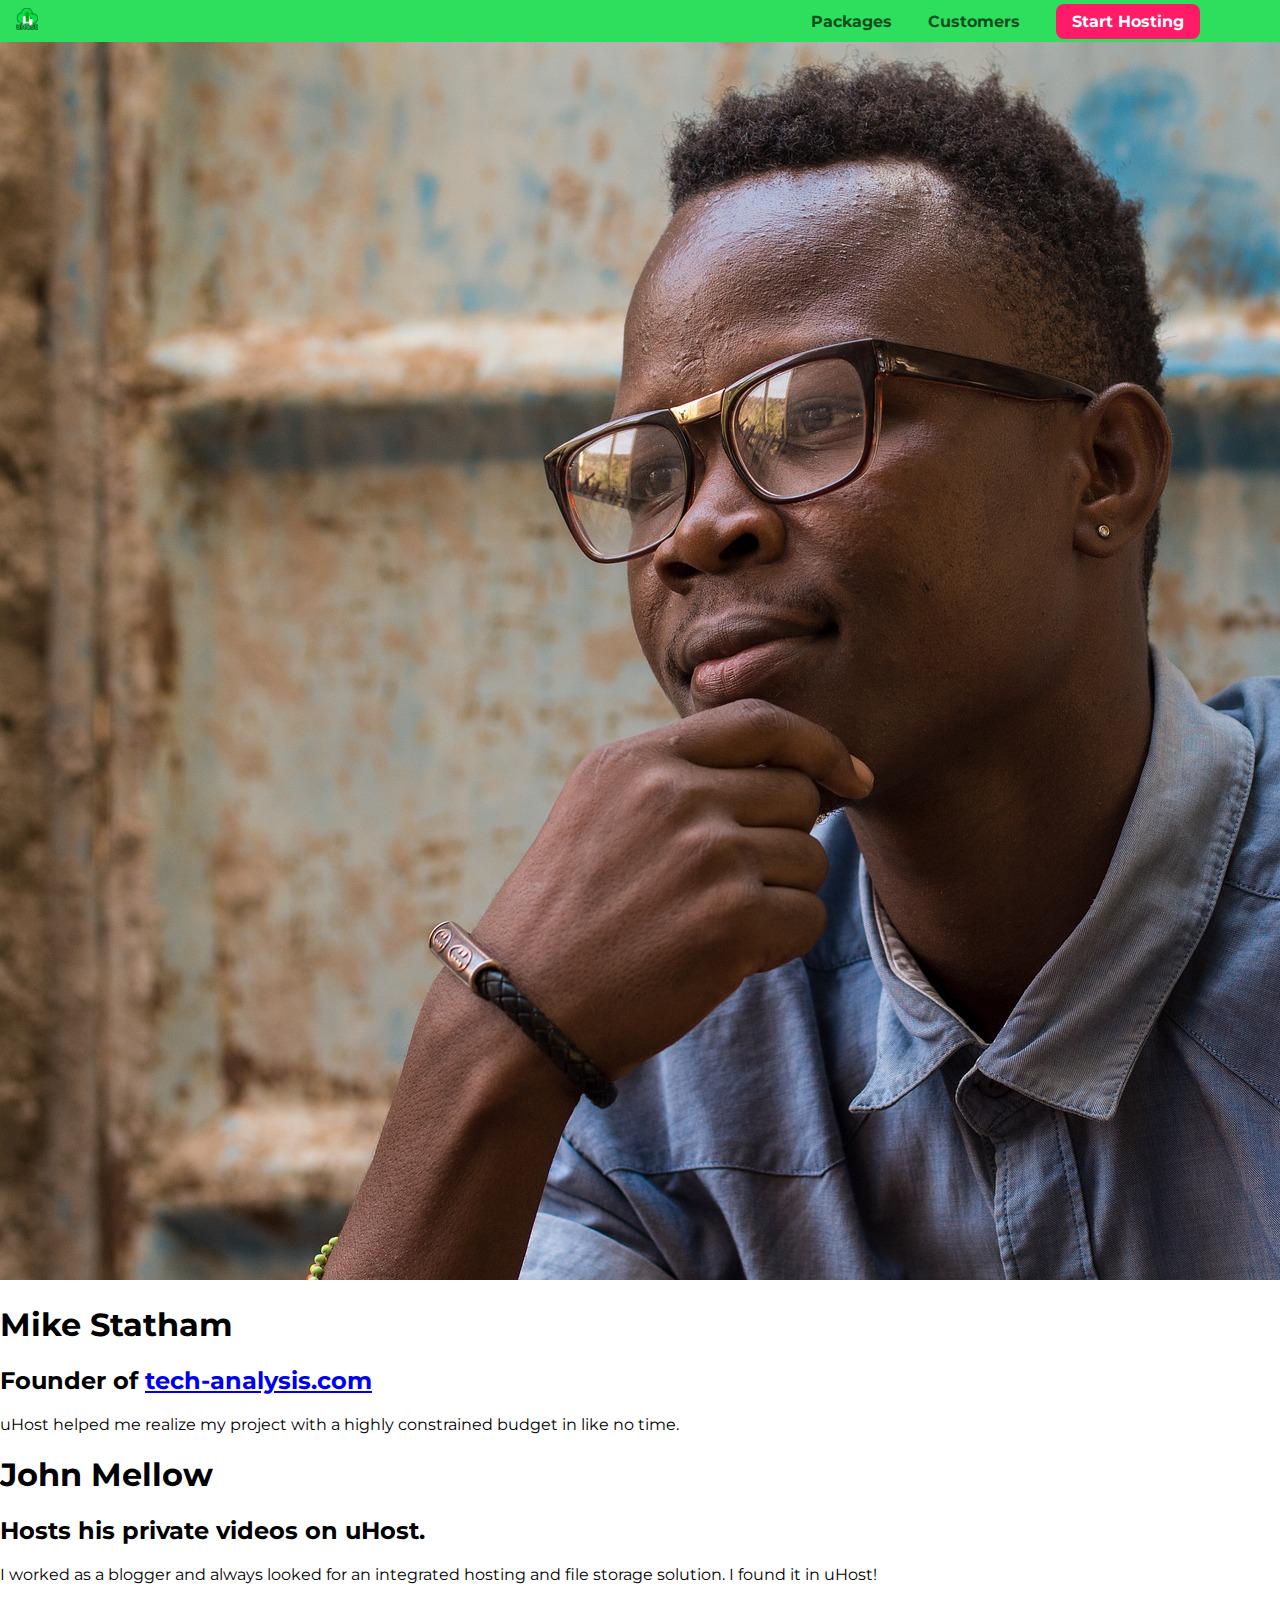
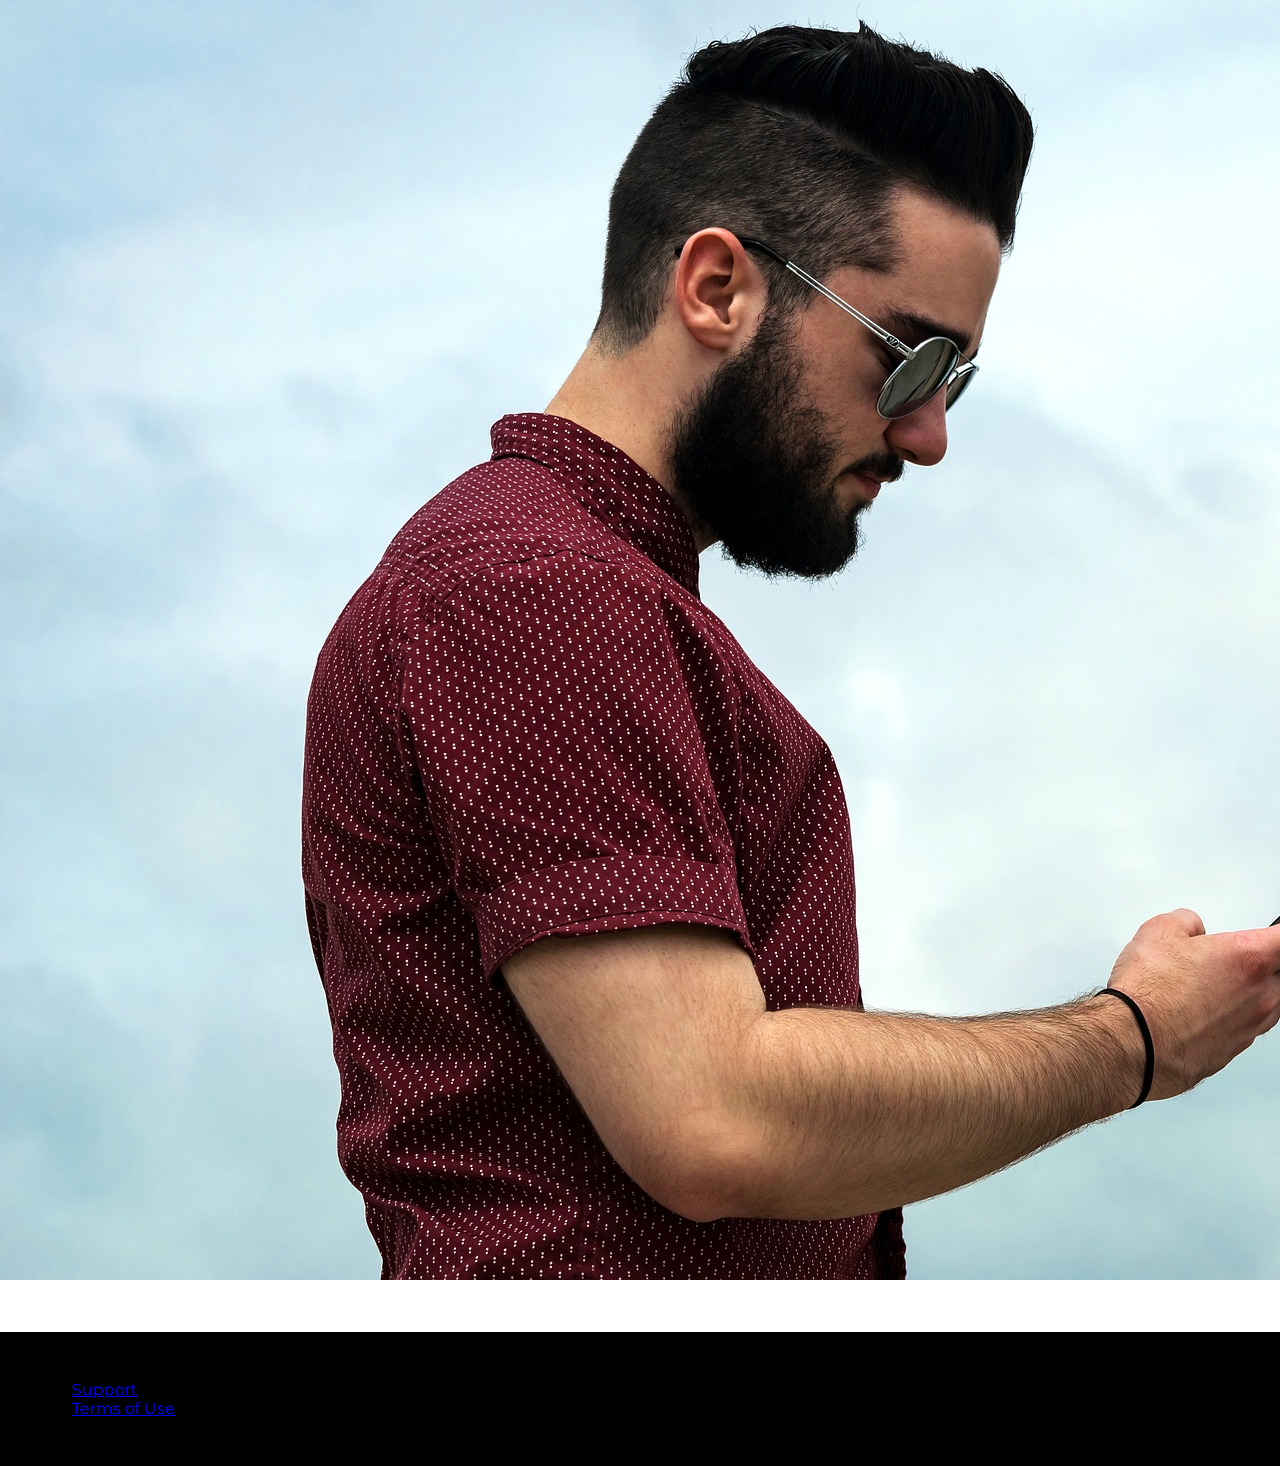
==== customers/index.html @ 701b6248 "added customers page" ====
<!DOCTYPE html>
<html lang="en">

<head>
    <meta charset="UTF-8">
    <meta name="viewport" content="width=device-width, initial-scale=1.0">
    <meta http-equiv="X-UA-Compatible" content="ie=edge">
    <title>uHost Customers</title>
    <link rel="shortcut icon" href="../favicon.png">
    <link href="https://fonts.googleapis.com/css?family=Anton|Montserrat:400,700" rel="stylesheet">
    <link rel="stylesheet" href="../shared.css">
    <link rel="stylesheet" href="customers.css">
</head>

<body>
    <header class="main-header">
        <div>
            <a href="../index.html" class="main-header__brand">
                <img src="../images/uhost-icon.png" alt="uhost - Your favorite hosting company">
            </a>
        </div>
        <nav class="main-nav">
            <ul class="main-nav__items">
                <li class="main-nav__item">
                    <a href="../packages/index.html">Packages</a>
                </li>
                <li class="main-nav__item">
                    <a href="index.html">Customers</a>
                </li>
                <li class="main-nav__item main-nav__item--cta">
                    <a href="start-hosting/index.html">Start Hosting</a>
                </li>
            </ul>
        </nav>
    </header>

    <main>
        <div>
            <div class="testimonial" id="customer-1">
                <div class="testimonial__image-container">
                    <img src="../images/customer-1.jpg" alt="Mike Statham - Customer" class="testimonial__image">
                </div>
                <div class="testimonial__info">
                    <h1 class="testimonial__name">Mike Statham</h1>
                    <h2 class="testimonial__subtitle">Founder of
                        <a href="tech-analysis.com">tech-analysis.com</a>
                    </h2>
                    <p class="testimonial__text">uHost helped me realize my project with a highly constrained budget in like no time.</p>
                </div>
            </div>
            <div class="testimonial" id="customer-2">

                <div class="testimonial__info">
                    <h1 class="testimonial__name">John Mellow</h1>
                    <h2 class="testimonial__subtitle">Hosts his private videos on uHost.
                    </h2>
                    <p class="testimonial__text">I worked as a blogger and always looked for an integrated hosting and file storage solution. I found
                        it in uHost!
                    </p>
                </div>
                <div class="testimonial__image-container">
                    <img src="../images/customer-2.jpg" alt="John Mellow - Customer" class="testimonial__image">
                </div>
            </div>
        </div>
    </main>
    <footer class="main-footer">
        <nav>
            <ul>
                <li>
                    <a href="#">Support</a>
                </li>
                <li>
                    <a href="#">Terms of Use</a>
                </li>
            </ul>
        </nav>
    </footer>
</body>

</html>
---- shared.css ----
* {
    box-sizing: border-box;
}

body {
    font-family: 'Montserrat', sans-serif;
    margin: 0;
}

.main-header {
    width: 100%;
    position: fixed;
    top: 0;
    left: 0;
    background: #2ddf5c;
    padding: 8px 16px;
    z-index: 1;
}

.main-header > div {
    display: inline-block;
    vertical-align: middle;
}

.main-header__brand {
    color: #0e4f1f;
    text-decoration: none;
    font-weight: bold;
    font-size: 22px;
    height: 22px;
    /* width: 20px;  */
    display: inline-block;
}

.main-header__brand img {
    height: 100%;
    /* width: 100%; */
}

.main-nav {
    display: inline-block;
    text-align: right;
    width: calc(100% - 74px);
    vertical-align: middle;
}

.main-nav__items {
    margin: 0;
    padding: 0;
    list-style: none;
}

.main-nav__item {
    display: inline-block;
    margin: 0 16px;
}

.main-nav__item a {
    text-decoration: none;
    color: #0e4f1f;
    font-weight: bold;
    padding: 3px 0;
}

.main-nav__item a:hover,
.main-nav__item a:active {
    color: white;
    border-bottom: 5px solid white;
}

.main-nav__item--cta a {
    color: white;
    background: #ff1b68;
    padding: 8px 16px;
    border-radius: 8px;
}

.main-nav__item--cta a:hover,
.main-nav__item--cta a:active {
    color: #ff1b68;
    background: white;
    border: none;
}

.main-footer {
    background: black;
    padding: 32px;
    margin-top: 48px;
}

.main-footer__links {
    list-style: none;
    margin: 0;
    padding: 0;
    text-align: center;
}

.main-footer__link {
    display: inline-block;
    margin: 0 16px;
}

.main-footer__link a {
    color: white;
    text-decoration: none;
}

.main-footer__link a:hover,
.main-footer__link a:active {
    color: #ccc;
}

.button {
    background: #0e4f1f;
    color: white;
    font: inherit;
    border: 1.5px solid #0e4f1f;
    padding: 8px;
    border-radius: 8px;
    font-weight: bold;
    cursor: pointer;
}

.button:hover,
.button:active {
    background: white;
    color: #0e4f1f;
}

.button:focus {
    outline: none;
}
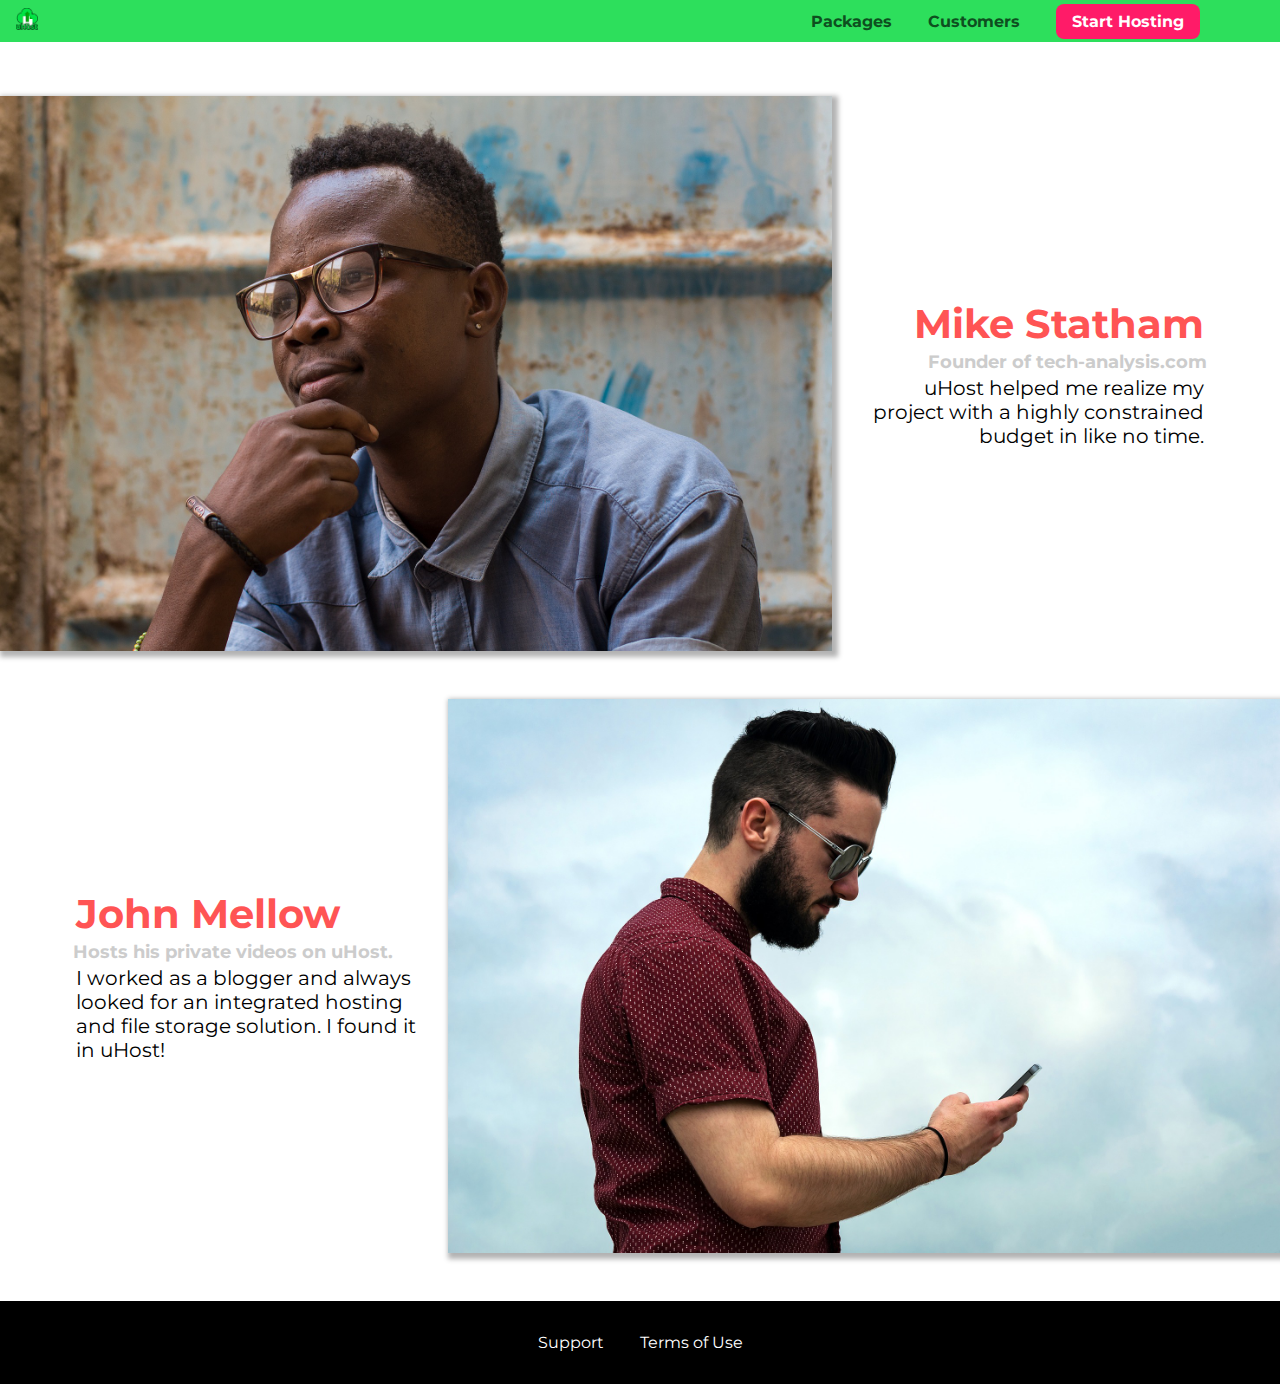
==== commit d1c58237: "modified customers" ====
--- a/customers/index.html
+++ b/customers/index.html
@@ -16,7 +16,7 @@
     <header class="main-header">
         <div>
             <a href="../index.html" class="main-header__brand">
-                <img src="../images/uhost-icon.png" alt="uhost - Your favorite hosting company">
+                <img src="../images/uhost-icon.png" alt="uHost - Your favorite hosting company">
             </a>
         </div>
         <nav class="main-nav">
@@ -33,7 +33,6 @@
             </ul>
         </nav>
     </header>
-
     <main>
         <div>
             <div class="testimonial" id="customer-1">
@@ -66,11 +65,11 @@
     </main>
     <footer class="main-footer">
         <nav>
-            <ul>
-                <li>
+            <ul class="main-footer__links">
+                <li class="main-footer__link">
                     <a href="#">Support</a>
                 </li>
-                <li>
+                <li class="main-footer__link">
                     <a href="#">Terms of Use</a>
                 </li>
             </ul>
--- a/shared.css
+++ b/shared.css
@@ -28,7 +28,7 @@
     font-weight: bold;
     font-size: 22px;
     height: 22px;
-    /* width: 20px;  */
+    /* width: 20px; */
     display: inline-block;
 }
 
--- a/customers/customers.css
+++ b/customers/customers.css
@@ -0,0 +1,68 @@
+.testimonial {
+    font-size: 20px;
+    margin: 48px 0;
+  }
+  
+  .testimonial__list {
+    width: 80%;
+    margin: auto;
+  }
+  
+  .testimonial:first-of-type {
+    margin-top: 96px;
+  }
+
+  .testimonial__image-container {
+    width: 65%;
+    display: inline-block;
+    vertical-align: middle;
+    box-shadow: 3px 3px 5px 3px rgba(0,0,0,0.3);
+  }
+
+  .testimonial__image {
+    width: 100%;
+    vertical-align: top;
+  }
+  
+  .testimonial__info {
+    text-align: right;
+    padding: 14px;
+    display: inline-block;
+    vertical-align: middle;
+    width: 30%;
+  }
+  
+  #customer-2.testimonial {
+    text-align: right;
+  }
+  
+  #customer-2 .testimonial__info {
+    text-align: left;
+  }
+  
+  .testimonial__name {
+    margin: 3px;
+    color: #ff5454;
+  }
+  
+  .testimonial__subtitle {
+    margin: 0;
+    font-size: 18px;
+    color: #ccc;
+  }
+  
+  .testimonial__subtitle a {
+    color: inherit;
+    text-decoration: none;
+  }
+  
+  .testimonial__subtitle a:hover,
+  .testimonial__subtitle a:active {
+    color: #7a7a7a;
+  }
+  
+  .testimonial__text {
+    margin: 3px;
+  }
+  
+  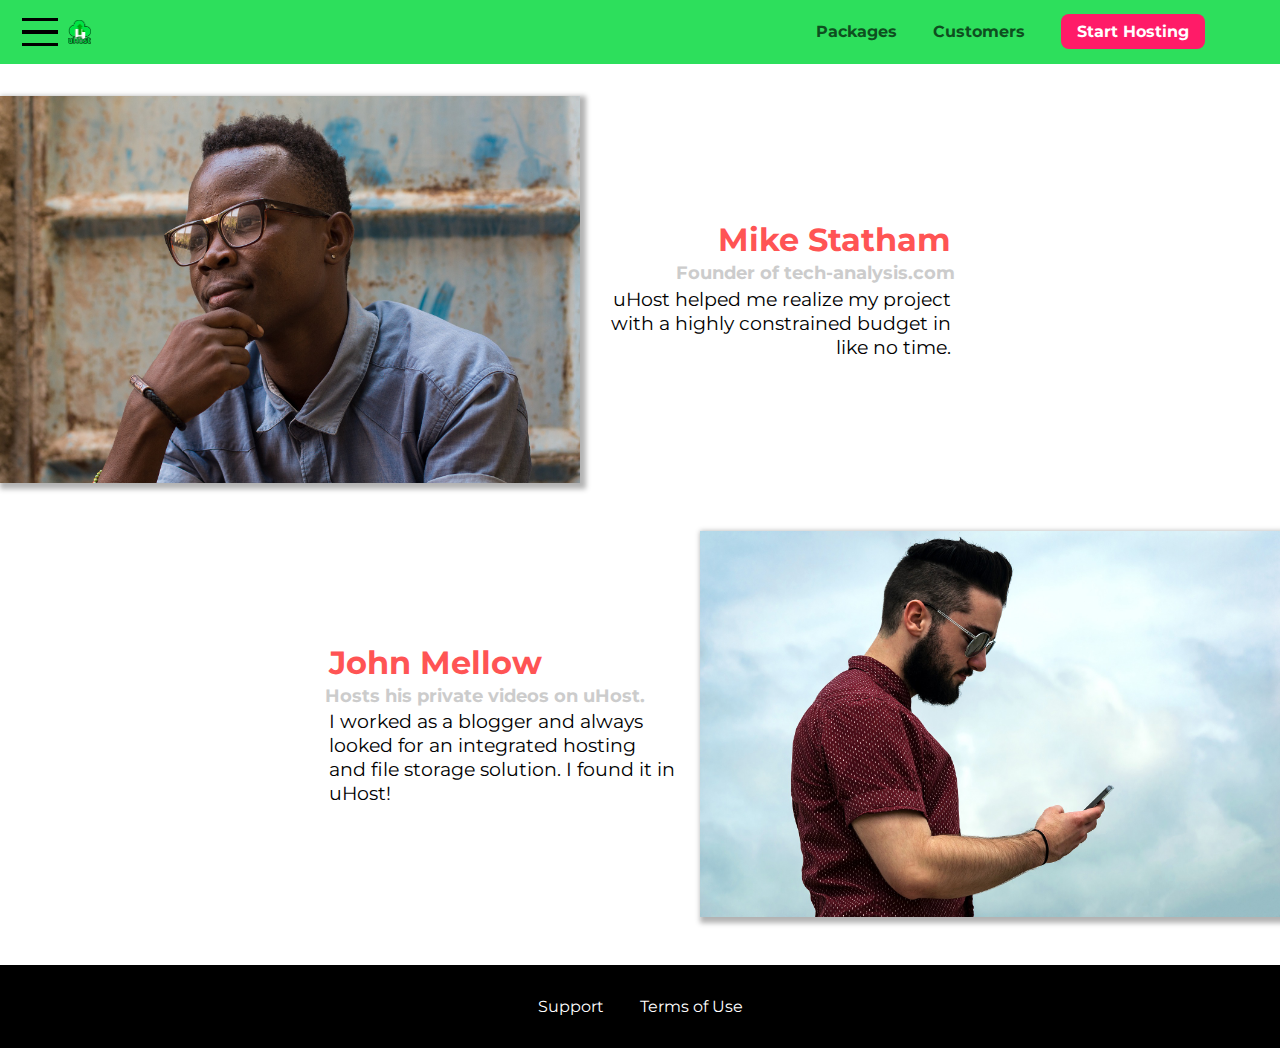
==== commit fdea39b3: "started responsive portion of the tutorial" ====
--- a/customers/index.html
+++ b/customers/index.html
@@ -13,8 +13,14 @@
 </head>
 
 <body>
+    <div class="backdrop"></div>
     <header class="main-header">
         <div>
+            <button class="toggle-button">
+                <span class="toggle-button__bar"></span>
+                <span class="toggle-button__bar"></span>
+                <span class="toggle-button__bar"></span>
+            </button>
             <a href="../index.html" class="main-header__brand">
                 <img src="../images/uhost-icon.png" alt="uHost - Your favorite hosting company">
             </a>
@@ -33,6 +39,19 @@
             </ul>
         </nav>
     </header>
+    <nav class="mobile-nav">
+        <ul class="mobile-nav__items">
+            <li class="mobile-nav__item">
+                <a href="../packages/index.html">Packages</a>
+            </li>
+            <li class="mobile-nav__item">
+                <a href="index.html">Customers</a>
+            </li>
+            <li class="mobile-nav__item mobile-nav__item--cta">
+                <a href="../start-hosting/index.html">Start Hosting</a>
+            </li>
+        </ul>
+    </nav>
     <main>
         <div>
             <div class="testimonial" id="customer-1">
@@ -75,6 +94,7 @@
             </ul>
         </nav>
     </footer>
+    <script src="../shared.js"></script>
 </body>
 
 </html>--- a/shared.css
+++ b/shared.css
@@ -1,132 +1,202 @@
 * {
-    box-sizing: border-box;
+  box-sizing: border-box;
 }
 
 body {
-    font-family: 'Montserrat', sans-serif;
-    margin: 0;
+  font-family: "Montserrat", sans-serif;
+  margin: 0;
+}
+
+.backdrop {
+  position: fixed;
+  display: none;
+  top: 0;
+  left: 0;
+  z-index: 100;
+  width: 100vw;
+  height: 100vh;
+  background: rgba(0, 0, 0, 0.5);
 }
 
 .main-header {
-    width: 100%;
-    position: fixed;
-    top: 0;
-    left: 0;
-    background: #2ddf5c;
-    padding: 8px 16px;
-    z-index: 1;
+  width: 100%;
+  position: fixed;
+  top: 0;
+  left: 0;
+  background: #2ddf5c;
+  padding: 0.5rem 1rem;
+  z-index: 1;
 }
 
 .main-header > div {
-    display: inline-block;
-    vertical-align: middle;
+  display: inline-block;
+  vertical-align: middle;
+}
+
+.toggle-button {
+  width: 3rem;
+  background: transparent;
+  border: none;
+  cursor: pointer;
+  padding-top: 0;
+  padding-bottom: 0;
+  vertical-align: middle;
+}
+
+.toggle-button:focus {
+  outline: none;
+}
+
+.toggle-button__bar {
+  width: 100%;
+  height: 0.2rem;
+  background: black;
+  display: block;
+  margin: 0.6rem 0;
 }
 
 .main-header__brand {
-    color: #0e4f1f;
-    text-decoration: none;
-    font-weight: bold;
-    font-size: 22px;
-    height: 22px;
-    /* width: 20px; */
-    display: inline-block;
+  color: #0e4f1f;
+  text-decoration: none;
+  font-weight: bold;
+  font-size: 1.5rem;
+  height: 1.5rem;
+  /* width: 20px; */
+  display: inline-block;
+  vertical-align: middle;
 }
 
 .main-header__brand img {
-    height: 100%;
-    /* width: 100%; */
+  height: 100%;
+  /* width: 100%; */
 }
 
 .main-nav {
-    display: inline-block;
-    text-align: right;
-    width: calc(100% - 74px);
-    vertical-align: middle;
+  display: inline-block;
+  text-align: right;
+  width: calc(100% - 122px);
+  vertical-align: middle;
 }
 
 .main-nav__items {
-    margin: 0;
-    padding: 0;
-    list-style: none;
+  margin: 0;
+  padding: 0;
+  list-style: none;
 }
 
 .main-nav__item {
-    display: inline-block;
-    margin: 0 16px;
-}
-
-.main-nav__item a {
-    text-decoration: none;
-    color: #0e4f1f;
-    font-weight: bold;
-    padding: 3px 0;
+  display: inline-block;
+  margin: 0 1rem;
+}
+
+.main-nav__item a,
+.mobile-nav__item a {
+  text-decoration: none;
+  color: #0e4f1f;
+  font-weight: bold;
+  padding: 0.2rem 0;
 }
 
 .main-nav__item a:hover,
 .main-nav__item a:active {
-    color: white;
-    border-bottom: 5px solid white;
-}
-
-.main-nav__item--cta a {
-    color: white;
-    background: #ff1b68;
-    padding: 8px 16px;
-    border-radius: 8px;
+  color: white;
+  border-bottom: 5px solid white;
+}
+
+.main-nav__item--cta a,
+.mobile-nav__item--cta a {
+  color: white;
+  background: #ff1b68;
+  padding: 0.5rem 1rem;
+  border-radius: 8px;
 }
 
 .main-nav__item--cta a:hover,
-.main-nav__item--cta a:active {
-    color: #ff1b68;
-    background: white;
-    border: none;
+.main-nav__item--cta a:active,
+.mobile-nav__item--cta a:hover,
+.mobile-nav__item--cta a:active {
+  color: #ff1b68;
+  background: white;
+  border: none;
 }
 
 .main-footer {
-    background: black;
-    padding: 32px;
-    margin-top: 48px;
+  background: black;
+  padding: 2rem;
+  margin-top: 3rem;
 }
 
 .main-footer__links {
-    list-style: none;
-    margin: 0;
-    padding: 0;
-    text-align: center;
+  list-style: none;
+  margin: 0;
+  padding: 0;
+  text-align: center;
 }
 
 .main-footer__link {
-    display: inline-block;
-    margin: 0 16px;
+  display: inline-block;
+  margin: 0 1rem;
 }
 
 .main-footer__link a {
-    color: white;
-    text-decoration: none;
+  color: white;
+  text-decoration: none;
 }
 
 .main-footer__link a:hover,
 .main-footer__link a:active {
-    color: #ccc;
+  color: #ccc;
+}
+
+.mobile-nav {
+  display: none;
+  position: fixed;
+  z-index: 101;
+  top: 0;
+  left: 0;
+  background: white;
+  width: 80%;
+  height: 100vh;
+}
+
+.mobile-nav__items {
+  width: 90%;
+  height: 100%;
+  list-style: none;
+  margin: 10% auto;
+  padding: 0;
+  text-align: center;
+}
+
+.mobile-nav__item {
+  margin: 1rem 0;
+}
+
+.mobile-nav__item a {
+  font-size: 1.5rem;
 }
 
 .button {
-    background: #0e4f1f;
-    color: white;
-    font: inherit;
-    border: 1.5px solid #0e4f1f;
-    padding: 8px;
-    border-radius: 8px;
-    font-weight: bold;
-    cursor: pointer;
+  background: #0e4f1f;
+  color: white;
+  font: inherit;
+  border: 1.5px solid #0e4f1f;
+  padding: 0.5rem;
+  border-radius: 8px;
+  font-weight: bold;
+  cursor: pointer;
 }
 
 .button:hover,
 .button:active {
-    background: white;
-    color: #0e4f1f;
+  background: white;
+  color: #0e4f1f;
 }
 
 .button:focus {
-    outline: none;
-}
+  outline: none;
+}
+
+.open {
+    display: block !important;
+}
--- a/customers/customers.css
+++ b/customers/customers.css
@@ -1,6 +1,6 @@
 .testimonial {
-    font-size: 20px;
-    margin: 48px 0;
+    font-size: 1.2rem;
+    margin: 3rem 0;
   }
   
   .testimonial__list {
@@ -9,11 +9,12 @@
   }
   
   .testimonial:first-of-type {
-    margin-top: 96px;
+    margin-top: 6rem;
   }
 
   .testimonial__image-container {
     width: 65%;
+    max-width: 580px;
     display: inline-block;
     vertical-align: middle;
     box-shadow: 3px 3px 5px 3px rgba(0,0,0,0.3);
@@ -26,7 +27,7 @@
   
   .testimonial__info {
     text-align: right;
-    padding: 14px;
+    padding: 0.9rem;
     display: inline-block;
     vertical-align: middle;
     width: 30%;
@@ -41,13 +42,14 @@
   }
   
   .testimonial__name {
-    margin: 3px;
+    margin: 0.2rem;
     color: #ff5454;
+    font-size: 2rem;
   }
   
   .testimonial__subtitle {
     margin: 0;
-    font-size: 18px;
+    font-size: 1.1rem;
     color: #ccc;
   }
   
@@ -60,9 +62,9 @@
   .testimonial__subtitle a:active {
     color: #7a7a7a;
   }
-  
+
   .testimonial__text {
-    margin: 3px;
+    margin: 0.2rem;
   }
   
   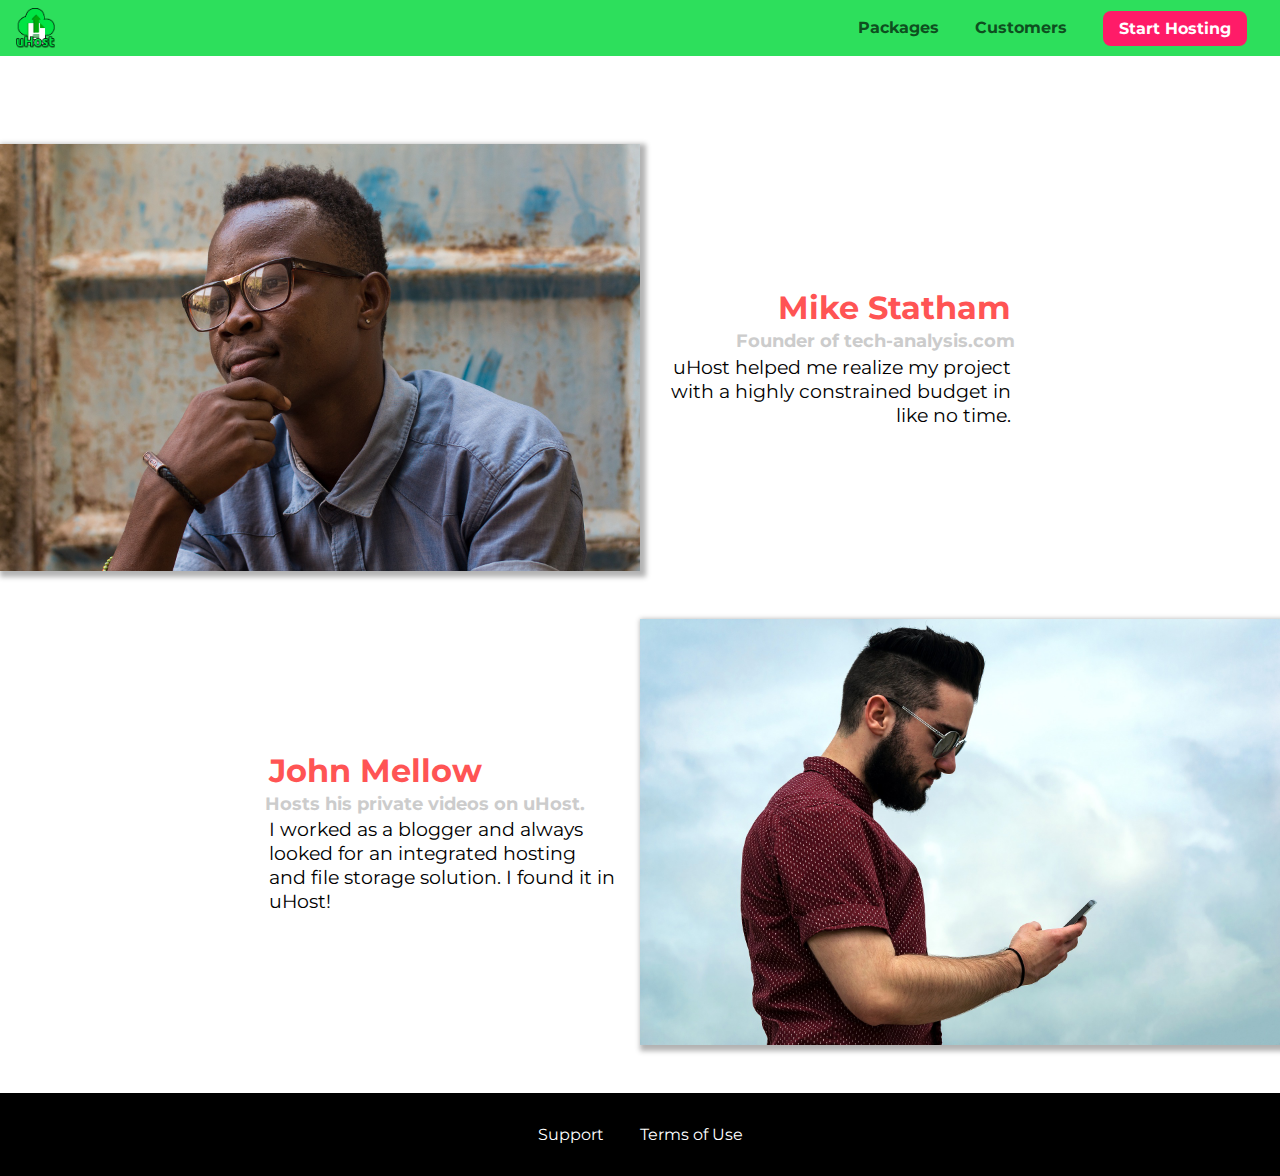
==== commit fa934a03: "finished up responsive portion of tutorial" ====
--- a/shared.css
+++ b/shared.css
@@ -5,6 +5,11 @@
 body {
   font-family: "Montserrat", sans-serif;
   margin: 0;
+}
+
+main {
+  min-height: calc(100vh - 3.5rem - 8rem);
+  margin-top: 3.5rem;
 }
 
 .backdrop {
@@ -59,8 +64,7 @@
   color: #0e4f1f;
   text-decoration: none;
   font-weight: bold;
-  font-size: 1.5rem;
-  height: 1.5rem;
+  height: 2.5rem;
   /* width: 20px; */
   display: inline-block;
   vertical-align: middle;
@@ -72,10 +76,7 @@
 }
 
 .main-nav {
-  display: inline-block;
-  text-align: right;
-  width: calc(100% - 122px);
-  vertical-align: middle;
+  display: none;
 }
 
 .main-nav__items {
@@ -120,6 +121,19 @@
   border: none;
 }
 
+@media (min-width: 40rem) {
+  .toggle-button {
+    display: none;
+  }
+
+  .main-nav {
+    display: inline-block;
+    text-align: right;
+    width: calc(100% - 44px);
+    vertical-align: middle;
+  }
+}
+
 .main-footer {
   background: black;
   padding: 2rem;
@@ -134,8 +148,8 @@
 }
 
 .main-footer__link {
-  display: inline-block;
-  margin: 0 1rem;
+  display: block;
+  margin: 1rem 0;
 }
 
 .main-footer__link a {
@@ -200,3 +214,10 @@
 .open {
     display: block !important;
 }
+
+@media (min-width: 40rem) {
+  .main-footer__link {
+    display: inline-block;
+    margin: 0 1rem;
+  }
+}
--- a/customers/customers.css
+++ b/customers/customers.css
@@ -1,22 +1,19 @@
+main {
+  padding-top: 2.5rem;
+}
+
 .testimonial {
     font-size: 1.2rem;
-    margin: 3rem 0;
   }
   
-  .testimonial__list {
+  /*.testimonial__list {
     width: 80%;
     margin: auto;
-  }
-  
-  .testimonial:first-of-type {
-    margin-top: 6rem;
-  }
+  }*/
 
   .testimonial__image-container {
-    width: 65%;
-    max-width: 580px;
-    display: inline-block;
-    vertical-align: middle;
+    width: 100%;
+    max-width: 40rem;
     box-shadow: 3px 3px 5px 3px rgba(0,0,0,0.3);
   }
 
@@ -28,9 +25,6 @@
   .testimonial__info {
     text-align: right;
     padding: 0.9rem;
-    display: inline-block;
-    vertical-align: middle;
-    width: 30%;
   }
   
   #customer-2.testimonial {
@@ -66,5 +60,25 @@
   .testimonial__text {
     margin: 0.2rem;
   }
+
+  @media (min-width: 40rem) {
+    .testimonial {
+      margin: 3rem auto;
+      max-width: 1500px;
+    }
+
+    .testimonial__image-container {
+      display: inline-block;
+      vertical-align: middle;
+      width: 66%;
+    }
+
+    .testimonial__info {
+      display: inline-block;
+      vertical-align: middle;
+      width: 30%;
+    }
+    
+  }
   
   